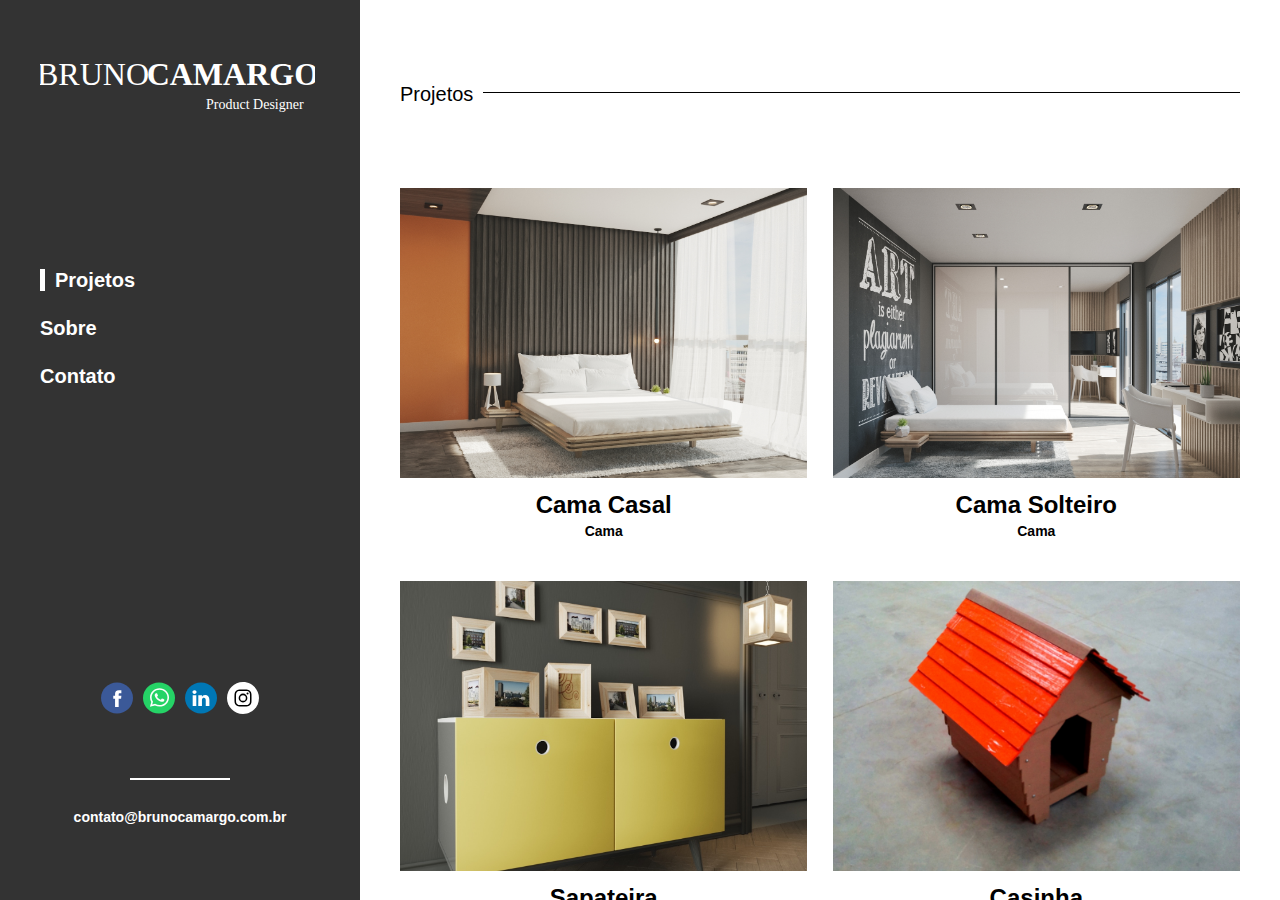
==== index.html @ 39412e5d "Update new site" ====
<!doctype html><html class="no-js"><head><meta charset="utf-8"><meta name="description" content=""><meta name="viewport" content="width=device-width,initial-scale=1"><title>Bruno Camargo - Product Designer</title><link rel="apple-touch-icon" href="apple-touch-icon.png"><link rel="stylesheet" href="styles/vendor.css"><link rel="stylesheet" href="styles/main.css"><script src="scripts/vendor/modernizr.js"></script></head><body><!--[if IE]><p class="browserupgrade">You are using an <strong>outdated</strong> browser. Please <a href="http://browsehappy.com/">upgrade your browser</a> to improve your experience.</p><![endif]--><main class="main"><aside class="sidebar"><h1 class="logo"><a href="/index.html" title="Bruno Camargo | Product Designer"><img src="images/logo.svg" alt="Bruno Camargo | Product Designer"></a></h1><ul class="menu"><li class="menu__item menu__item--active"><a href="/index.html" title="Projetos" class="menu__anchor">Projetos</a></li><li class="menu__item"><a href="/about.html" title="Sobre" class="menu__anchor">Sobre</a></li><li class="menu__item"><a href="/contact.html" title="Contato" class="menu__anchor">Contato</a></li></ul><div class="sidebar__footer"><ul class="social"><li class="social__item"><a href="#" title="Facebook" class="social__anchor social__anchor--facebook">Facebook</a></li><li class="social__item"><a href="#" title="WhatsApp" class="social__anchor social__anchor--whatsapp">WhatsApp</a></li><li class="social__item"><a href="#" title="LinkedIn" class="social__anchor social__anchor--linkedin">LinkedIn</a></li><li class="social__item"><a href="#" title="Instagram" class="social__anchor social__anchor--instagram">Instagram</a></li></ul><h6 class="contact"><a href="mailto:contato@brunocamargo.com.br" title="Contato | Bruno Camargo - Product Designer" target="_blank" class="contact__email">contato@brunocamargo.com.br</a></h6></div></aside><div class="content"><div class="wrap"><h2 class="page__info"><span class="page__title">Projetos</span></h2><div class="project"><a href="cama-casal.html" title="Project Name" class="project__item"><div class="project__img"><img src="images/projects/cama/cama-casal/camacasal01.jpg" alt="Cama Casal"></div><h3 class="project__title">Cama Casal</h3><h4 class="project__cat">Cama</h4></a><a href="cama-solteiro.html" title="Cama Solteiro" class="project__item"><div class="project__img"><img src="images/projects/cama/cama-solteiro/camasolteiro01.jpg" alt="Cama Solteiro"></div><h3 class="project__title">Cama Solteiro</h3><h4 class="project__cat">Cama</h4></a><a href="sapateira.html" title="Cama Solteiro" class="project__item"><div class="project__img"><img src="images/projects/movel/sapateira/sapateira01.jpg" alt="Cama Solteiro"></div><h3 class="project__title">Sapateira</h3><h4 class="project__cat">Móvel</h4></a><a href="casinha.html" title="Casinha" class="project__item"><div class="project__img"><img src="images/projects/pet/casinha/casinha01.jpg" alt="Casinha"></div><h3 class="project__title">Casinha</h3><h4 class="project__cat">Pet</h4></a><a href="asid.html" title="ASID" class="project__item"><div class="project__img"><img src="images/projects/social/asid/asid01.jpg" alt="ASID"></div><h3 class="project__title">ASID</h3><h4 class="project__cat">Social</h4></a></div></div></div></main><script>!function(e,a,t,n,g,c){e.GoogleAnalyticsObject=n,e.ga||(e.ga=function(){(e.ga.q=e.ga.q||[]).push(arguments)}),e.ga.l=+new Date,g=a.createElement(t),c=a.getElementsByTagName(t)[0],g.src="https://www.google-analytics.com/analytics.js",c.parentNode.insertBefore(g,c)}(window,document,"script","ga"),ga("create","UA-XXXXX-X"),ga("send","pageview")</script><script src="scripts/vendor.js"></script><script src="scripts/main.js"></script></body></html>
---- styles/main.css ----
*{box-sizing:border-box;outline:none}body{font-family:Open Sans,sans-serif;line-height:1.4}a{text-decoration:none}.main{display:-ms-flexbox;display:flex;-ms-flex-align:start;align-items:flex-start}.sidebar{width:360px;height:100vh;padding:40px;background-color:#333}.sidebar,.sidebar__footer{display:-ms-flexbox;display:flex;-ms-flex-direction:column;flex-direction:column}.sidebar__footer{-ms-flex-pack:center;justify-content:center;-ms-flex-align:center;align-items:center;margin-top:auto}.content{width:calc(100% - 360px);max-height:100vh;padding:80px 40px;overflow-y:scroll}.content__main{font-family:Open Sans,sans-serif}.content__main img{display:inline-block;max-width:100%;height:auto}.logo{margin-bottom:125px}.logo img{display:inline-block;max-width:100%;height:auto}.menu{list-style-type:none;padding:0}.menu__item{margin-top:20px}.menu__item:first-child{margin-top:0}.menu__item--active .menu__anchor{padding-left:10px;border-left:5px solid #fff}.menu__anchor{font-family:Open Sans,sans-serif;font-size:20px;font-weight:600;color:#fff;border-left:0 solid transparent;transition:all .4s ease-out}.menu__anchor:hover{padding-left:10px;color:#fff;text-decoration:none;border-left:5px solid #fff}.social{display:-ms-flexbox;display:flex;-ms-flex-pack:center;justify-content:center;-ms-flex-align:center;align-items:center;list-style-type:none;padding:0}.social__item{margin:5px}.social__anchor{display:block;width:32px;height:32px;text-indent:-9999px;background-repeat:no-repeat;background-size:32px 32px;background-position:50%;transition:all .4s ease-out}.social__anchor:hover{transform:scale(.85);transform:scale3d(.85,.85,.85)}.social__anchor--facebook{background-image:url(../images/icon-facebook.svg)}.social__anchor--twitter{background-image:url(../images/icon-twitter.svg)}.social__anchor--whatsapp{background-image:url(../images/icon-whatsapp.svg)}.social__anchor--linkedin{background-image:url(../images/icon-linkedin.svg)}.social__anchor--behance{background-image:url(../images/icon-behance.svg)}.social__anchor--instagram{background-image:url(../images/icon-instagram.svg)}.contact{font-family:Open Sans,sans-serif;font-size:14px;font-weight:600}.contact__email{position:relative;display:inline-block;padding-top:30px;margin-top:10px;color:#fff;transition:all .4s ease-out}.contact__email:hover{color:#fff;text-decoration:none;opacity:.5}.contact__email:before{position:absolute;top:0;left:50%;width:100px;height:2px;margin-left:-50px;background-color:#fff;content:""}.contact__box{display:-ms-flexbox;display:flex;-ms-flex-pack:center;justify-content:center;-ms-flex-align:center;align-items:center;-ms-flex-direction:column;flex-direction:column;width:100%;height:650px;background-repeat:no-repeat;background-position:50%;background-size:cover}.contact__title{font-size:50px}.contact__button,.contact__title{font-family:Open Sans,sans-serif;color:#fff}.contact__button{padding:15px 30px;font-size:20px;border:3px solid #fff;transition:all .4s ease-out}.contact__button:hover{color:#000;background-color:#fff}.page__info{position:relative;z-index:5;margin-top:0;margin-bottom:80px;padding-right:20px;font-family:Open Sans,sans-serif;font-size:20px;font-weight:100}.page__info:after{position:absolute;top:12px;left:0;z-index:3;width:100%;height:1px;background-color:#000;content:""}.page__title{position:relative;z-index:4;padding-right:10px;background-color:#fff}.page__subtitle{display:block;font-size:14px;font-weight:700}.project{display:-ms-flexbox;display:flex;-ms-flex-pack:justify;justify-content:space-between;-ms-flex-wrap:wrap;flex-wrap:wrap}.project__item{display:block;width:48.5%;margin-top:40px;color:#000;text-align:center;transition:all .4s ease-out}.project__item:first-child,.project__item:nth-child(2){margin-top:0}.project__item:hover{text-decoration:none;transform:scale(.95);transform:scale3d(.95,.95,.95)}.project__img{display:block;max-width:100%;height:auto;margin-bottom:10px}.project__img img{display:block;width:100%;height:290px;-o-object-fit:cover;object-fit:cover}.project__title{font-size:24px}.project__cat,.project__title{margin-top:0;margin-bottom:0;font-family:Open Sans,sans-serif}.project__cat{font-size:14px}@media screen and (max-width:1080px){.project__img img{height:200px}}@media screen and (max-width:960px){.project__img img{height:120px}}@media screen and (max-width:768px){.sidebar{width:200px;padding:10px 20px}.content{width:calc(100% - 200px)}.project__item{width:100%}.project__item:first-child,.project__item:nth-child(2){margin-top:40px}.project__item img{height:290px}.menu__anchor{font-size:14px}.social{-ms-flex-wrap:wrap;flex-wrap:wrap}.contact__email{font-size:10px}.contact__box{height:300px}}@media screen and (max-width:540px){.sidebar{width:100px;padding:10px}.menu{text-align:center}.content{width:calc(100% - 100px)}.contact__email{display:none}.contact__title{font-size:24px}.contact__button{font-size:14px}}
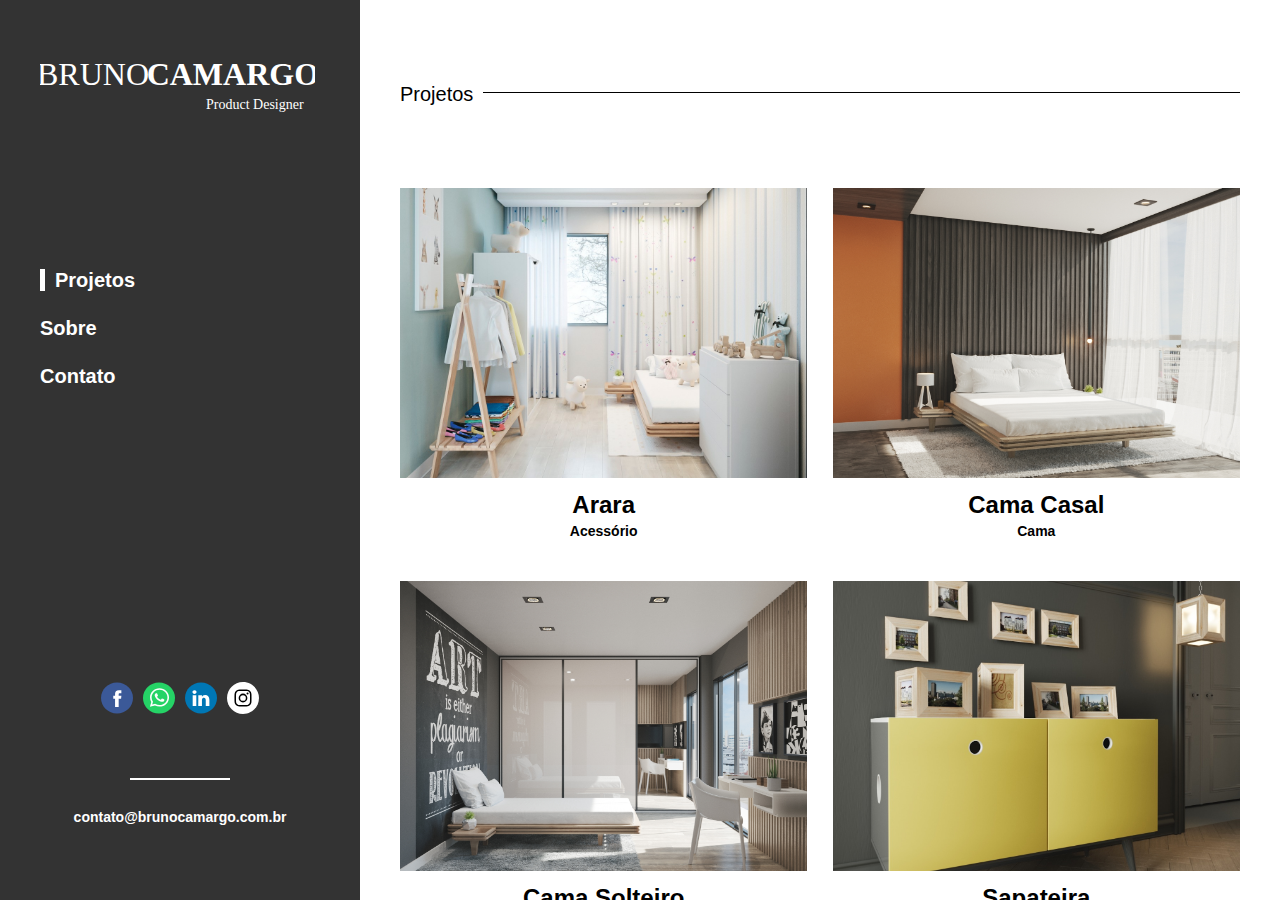
==== commit 20ea179c: "Remove product 'Casinha - Pet' and added product 'Arara - Acessório'" ====
--- a/index.html
+++ b/index.html
@@ -1 +1 @@
-<!doctype html><html class="no-js"><head><meta charset="utf-8"><meta name="description" content=""><meta name="viewport" content="width=device-width,initial-scale=1"><title>Bruno Camargo - Product Designer</title><link rel="apple-touch-icon" href="apple-touch-icon.png"><link rel="stylesheet" href="styles/vendor.css"><link rel="stylesheet" href="styles/main.css"><script src="scripts/vendor/modernizr.js"></script></head><body><!--[if IE]><p class="browserupgrade">You are using an <strong>outdated</strong> browser. Please <a href="http://browsehappy.com/">upgrade your browser</a> to improve your experience.</p><![endif]--><main class="main"><aside class="sidebar"><h1 class="logo"><a href="/index.html" title="Bruno Camargo | Product Designer"><img src="images/logo.svg" alt="Bruno Camargo | Product Designer"></a></h1><ul class="menu"><li class="menu__item menu__item--active"><a href="/index.html" title="Projetos" class="menu__anchor">Projetos</a></li><li class="menu__item"><a href="/about.html" title="Sobre" class="menu__anchor">Sobre</a></li><li class="menu__item"><a href="/contact.html" title="Contato" class="menu__anchor">Contato</a></li></ul><div class="sidebar__footer"><ul class="social"><li class="social__item"><a href="#" title="Facebook" class="social__anchor social__anchor--facebook">Facebook</a></li><li class="social__item"><a href="#" title="WhatsApp" class="social__anchor social__anchor--whatsapp">WhatsApp</a></li><li class="social__item"><a href="#" title="LinkedIn" class="social__anchor social__anchor--linkedin">LinkedIn</a></li><li class="social__item"><a href="#" title="Instagram" class="social__anchor social__anchor--instagram">Instagram</a></li></ul><h6 class="contact"><a href="mailto:contato@brunocamargo.com.br" title="Contato | Bruno Camargo - Product Designer" target="_blank" class="contact__email">contato@brunocamargo.com.br</a></h6></div></aside><div class="content"><div class="wrap"><h2 class="page__info"><span class="page__title">Projetos</span></h2><div class="project"><a href="cama-casal.html" title="Project Name" class="project__item"><div class="project__img"><img src="images/projects/cama/cama-casal/camacasal01.jpg" alt="Cama Casal"></div><h3 class="project__title">Cama Casal</h3><h4 class="project__cat">Cama</h4></a><a href="cama-solteiro.html" title="Cama Solteiro" class="project__item"><div class="project__img"><img src="images/projects/cama/cama-solteiro/camasolteiro01.jpg" alt="Cama Solteiro"></div><h3 class="project__title">Cama Solteiro</h3><h4 class="project__cat">Cama</h4></a><a href="sapateira.html" title="Cama Solteiro" class="project__item"><div class="project__img"><img src="images/projects/movel/sapateira/sapateira01.jpg" alt="Cama Solteiro"></div><h3 class="project__title">Sapateira</h3><h4 class="project__cat">Móvel</h4></a><a href="casinha.html" title="Casinha" class="project__item"><div class="project__img"><img src="images/projects/pet/casinha/casinha01.jpg" alt="Casinha"></div><h3 class="project__title">Casinha</h3><h4 class="project__cat">Pet</h4></a><a href="asid.html" title="ASID" class="project__item"><div class="project__img"><img src="images/projects/social/asid/asid01.jpg" alt="ASID"></div><h3 class="project__title">ASID</h3><h4 class="project__cat">Social</h4></a></div></div></div></main><script>!function(e,a,t,n,g,c){e.GoogleAnalyticsObject=n,e.ga||(e.ga=function(){(e.ga.q=e.ga.q||[]).push(arguments)}),e.ga.l=+new Date,g=a.createElement(t),c=a.getElementsByTagName(t)[0],g.src="https://www.google-analytics.com/analytics.js",c.parentNode.insertBefore(g,c)}(window,document,"script","ga"),ga("create","UA-XXXXX-X"),ga("send","pageview")</script><script src="scripts/vendor.js"></script><script src="scripts/main.js"></script></body></html>+<!doctype html><html class="no-js"><head><meta charset="utf-8"><meta name="description" content=""><meta name="viewport" content="width=device-width,initial-scale=1"><title>Bruno Camargo - Product Designer</title><link rel="apple-touch-icon" href="apple-touch-icon.png"><link rel="stylesheet" href="styles/vendor.css"><link rel="stylesheet" href="styles/main.css"><script src="scripts/vendor/modernizr.js"></script></head><body><!--[if IE]><p class="browserupgrade">You are using an <strong>outdated</strong> browser. Please <a href="http://browsehappy.com/">upgrade your browser</a> to improve your experience.</p><![endif]--><main class="main"><aside class="sidebar"><h1 class="logo"><a href="/index.html" title="Bruno Camargo | Product Designer"><img src="images/logo.svg" alt="Bruno Camargo | Product Designer"></a></h1><ul class="menu"><li class="menu__item menu__item--active"><a href="/index.html" title="Projetos" class="menu__anchor">Projetos</a></li><li class="menu__item"><a href="/about.html" title="Sobre" class="menu__anchor">Sobre</a></li><li class="menu__item"><a href="/contact.html" title="Contato" class="menu__anchor">Contato</a></li></ul><div class="sidebar__footer"><ul class="social"><li class="social__item"><a href="https://www.facebook.com/brunocamargo.com.br" title="Facebook" target="_blank" class="social__anchor social__anchor--facebook">Facebook</a></li><li class="social__item"><a href="https://api.whatsapp.com/send?phone=554199140022" title="WhatsApp" target="_blank" class="social__anchor social__anchor--whatsapp">WhatsApp</a></li><li class="social__item"><a href="https://www.linkedin.com/in/bruno-camargo-designer" title="LinkedIn" target="_blank" class="social__anchor social__anchor--linkedin">LinkedIn</a></li><li class="social__item"><a href="https://www.instagram.com/brunocamargodesign/" title="Instagram" target="_blank" class="social__anchor social__anchor--instagram">Instagram</a></li></ul><h6 class="contact"><a href="mailto:contato@brunocamargo.com.br" title="Contato | Bruno Camargo - Product Designer" target="_blank" class="contact__email">contato@brunocamargo.com.br</a></h6></div></aside><div class="content"><div class="wrap"><h2 class="page__info"><span class="page__title">Projetos</span></h2><div class="project"><a href="arara.html" title="Project Name" class="project__item"><div class="project__img"><img src="images/projects/acessorio/arara/arara01.jpg" alt="Arara"></div><h3 class="project__title">Arara</h3><h4 class="project__cat">Acessório</h4></a><a href="cama-casal.html" title="Project Name" class="project__item"><div class="project__img"><img src="images/projects/cama/cama-casal/camacasal01.jpg" alt="Cama Casal"></div><h3 class="project__title">Cama Casal</h3><h4 class="project__cat">Cama</h4></a><a href="cama-solteiro.html" title="Cama Solteiro" class="project__item"><div class="project__img"><img src="images/projects/cama/cama-solteiro/camasolteiro01.jpg" alt="Cama Solteiro"></div><h3 class="project__title">Cama Solteiro</h3><h4 class="project__cat">Cama</h4></a><a href="sapateira.html" title="Cama Solteiro" class="project__item"><div class="project__img"><img src="images/projects/movel/sapateira/sapateira01.jpg" alt="Cama Solteiro"></div><h3 class="project__title">Sapateira</h3><h4 class="project__cat">Móvel</h4></a><a href="asid.html" title="ASID" class="project__item"><div class="project__img"><img src="images/projects/social/asid/asid01.jpg" alt="ASID"></div><h3 class="project__title">ASID</h3><h4 class="project__cat">Social</h4></a></div></div></div></main><script>!function(e,a,t,n,g,c){e.GoogleAnalyticsObject=n,e.ga||(e.ga=function(){(e.ga.q=e.ga.q||[]).push(arguments)}),e.ga.l=+new Date,g=a.createElement(t),c=a.getElementsByTagName(t)[0],g.src="https://www.google-analytics.com/analytics.js",c.parentNode.insertBefore(g,c)}(window,document,"script","ga"),ga("create","UA-XXXXX-X"),ga("send","pageview")</script><script src="scripts/vendor.js"></script><script src="scripts/main.js"></script></body></html>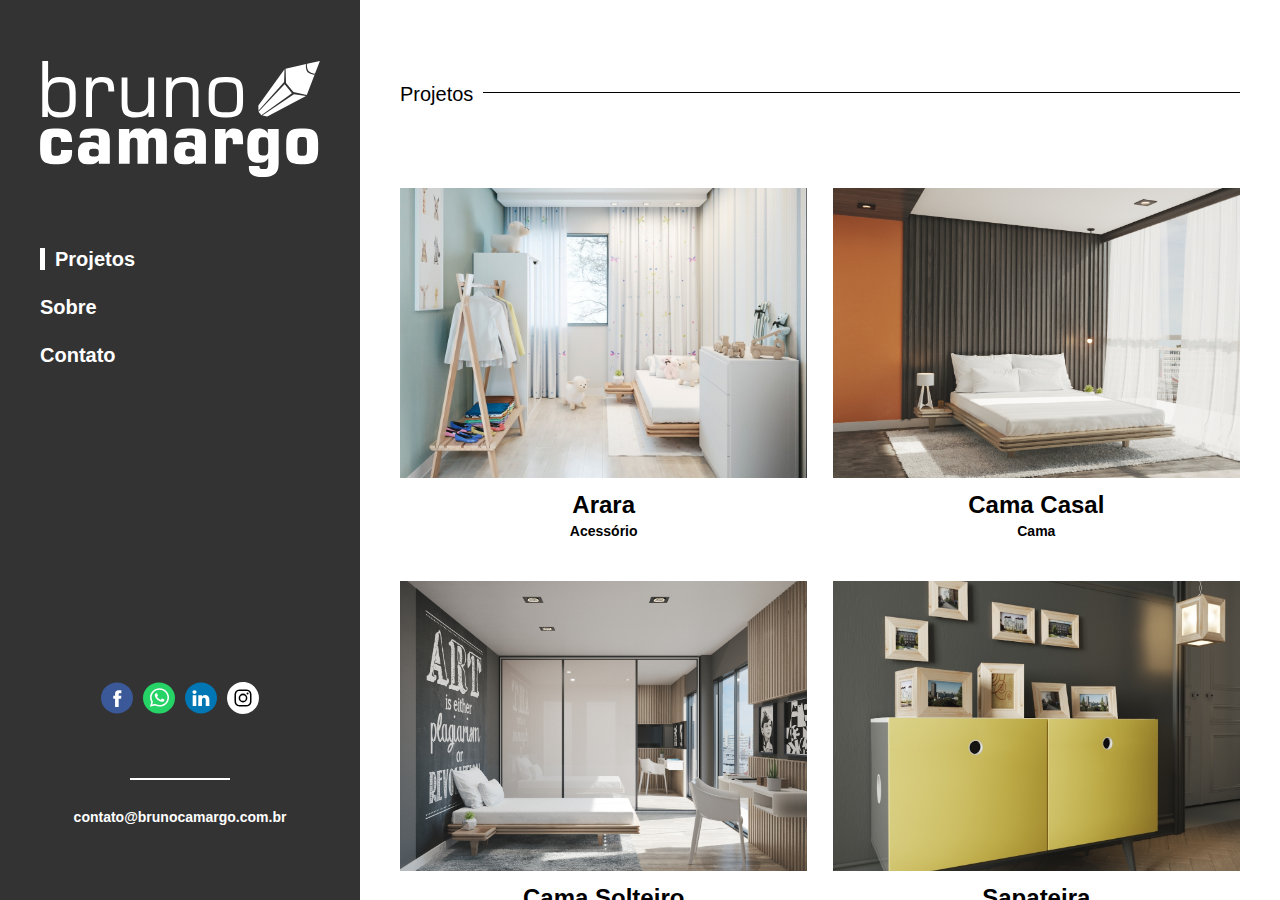
==== commit e12501e3: "Update projects and added new logo" ====
--- a/index.html
+++ b/index.html
@@ -1 +1 @@
-<!doctype html><html class="no-js"><head><meta charset="utf-8"><meta name="description" content=""><meta name="viewport" content="width=device-width,initial-scale=1"><title>Bruno Camargo - Product Designer</title><link rel="apple-touch-icon" href="apple-touch-icon.png"><link rel="stylesheet" href="styles/vendor.css"><link rel="stylesheet" href="styles/main.css"><script src="scripts/vendor/modernizr.js"></script></head><body><!--[if IE]><p class="browserupgrade">You are using an <strong>outdated</strong> browser. Please <a href="http://browsehappy.com/">upgrade your browser</a> to improve your experience.</p><![endif]--><main class="main"><aside class="sidebar"><h1 class="logo"><a href="/index.html" title="Bruno Camargo | Product Designer"><img src="images/logo.svg" alt="Bruno Camargo | Product Designer"></a></h1><ul class="menu"><li class="menu__item menu__item--active"><a href="/index.html" title="Projetos" class="menu__anchor">Projetos</a></li><li class="menu__item"><a href="/about.html" title="Sobre" class="menu__anchor">Sobre</a></li><li class="menu__item"><a href="/contact.html" title="Contato" class="menu__anchor">Contato</a></li></ul><div class="sidebar__footer"><ul class="social"><li class="social__item"><a href="https://www.facebook.com/brunocamargo.com.br" title="Facebook" target="_blank" class="social__anchor social__anchor--facebook">Facebook</a></li><li class="social__item"><a href="https://api.whatsapp.com/send?phone=554199140022" title="WhatsApp" target="_blank" class="social__anchor social__anchor--whatsapp">WhatsApp</a></li><li class="social__item"><a href="https://www.linkedin.com/in/bruno-camargo-designer" title="LinkedIn" target="_blank" class="social__anchor social__anchor--linkedin">LinkedIn</a></li><li class="social__item"><a href="https://www.instagram.com/brunocamargodesign/" title="Instagram" target="_blank" class="social__anchor social__anchor--instagram">Instagram</a></li></ul><h6 class="contact"><a href="mailto:contato@brunocamargo.com.br" title="Contato | Bruno Camargo - Product Designer" target="_blank" class="contact__email">contato@brunocamargo.com.br</a></h6></div></aside><div class="content"><div class="wrap"><h2 class="page__info"><span class="page__title">Projetos</span></h2><div class="project"><a href="arara.html" title="Project Name" class="project__item"><div class="project__img"><img src="images/projects/acessorio/arara/arara01.jpg" alt="Arara"></div><h3 class="project__title">Arara</h3><h4 class="project__cat">Acessório</h4></a><a href="cama-casal.html" title="Project Name" class="project__item"><div class="project__img"><img src="images/projects/cama/cama-casal/camacasal01.jpg" alt="Cama Casal"></div><h3 class="project__title">Cama Casal</h3><h4 class="project__cat">Cama</h4></a><a href="cama-solteiro.html" title="Cama Solteiro" class="project__item"><div class="project__img"><img src="images/projects/cama/cama-solteiro/camasolteiro01.jpg" alt="Cama Solteiro"></div><h3 class="project__title">Cama Solteiro</h3><h4 class="project__cat">Cama</h4></a><a href="sapateira.html" title="Cama Solteiro" class="project__item"><div class="project__img"><img src="images/projects/movel/sapateira/sapateira01.jpg" alt="Cama Solteiro"></div><h3 class="project__title">Sapateira</h3><h4 class="project__cat">Móvel</h4></a><a href="asid.html" title="ASID" class="project__item"><div class="project__img"><img src="images/projects/social/asid/asid01.jpg" alt="ASID"></div><h3 class="project__title">ASID</h3><h4 class="project__cat">Social</h4></a></div></div></div></main><script>!function(e,a,t,n,g,c){e.GoogleAnalyticsObject=n,e.ga||(e.ga=function(){(e.ga.q=e.ga.q||[]).push(arguments)}),e.ga.l=+new Date,g=a.createElement(t),c=a.getElementsByTagName(t)[0],g.src="https://www.google-analytics.com/analytics.js",c.parentNode.insertBefore(g,c)}(window,document,"script","ga"),ga("create","UA-XXXXX-X"),ga("send","pageview")</script><script src="scripts/vendor.js"></script><script src="scripts/main.js"></script></body></html>+<!doctype html><html class="no-js"><head><meta charset="utf-8"><meta name="description" content=""><meta name="viewport" content="width=device-width,initial-scale=1"><title>Bruno Camargo - Product Designer</title><link rel="apple-touch-icon" sizes="57x57" href="/images/favicon/apple-icon-57x57.png"><link rel="apple-touch-icon" sizes="60x60" href="/images/favicon/apple-icon-60x60.png"><link rel="apple-touch-icon" sizes="72x72" href="/images/favicon/apple-icon-72x72.png"><link rel="apple-touch-icon" sizes="76x76" href="/images/favicon/apple-icon-76x76.png"><link rel="apple-touch-icon" sizes="114x114" href="/images/favicon/apple-icon-114x114.png"><link rel="apple-touch-icon" sizes="120x120" href="/images/favicon/apple-icon-120x120.png"><link rel="apple-touch-icon" sizes="144x144" href="/images/favicon/apple-icon-144x144.png"><link rel="apple-touch-icon" sizes="152x152" href="/images/favicon/apple-icon-152x152.png"><link rel="apple-touch-icon" sizes="180x180" href="/images/favicon/apple-icon-180x180.png"><link rel="icon" type="image/png" sizes="192x192" href="/images/favicon/android-icon-192x192.png"><link rel="icon" type="image/png" sizes="32x32" href="/images/favicon/favicon-32x32.png"><link rel="icon" type="image/png" sizes="96x96" href="/images/favicon/favicon-96x96.png"><link rel="icon" type="image/png" sizes="16x16" href="/images/favicon/favicon-16x16.png"><link rel="manifest" href="/images/favicon/manifest.json"><meta name="msapplication-TileColor" content="#ffffff"><meta name="msapplication-TileImage" content="/ms-icon-144x144.png"><meta name="theme-color" content="#ffffff"><link rel="stylesheet" href="styles/vendor.css"><link rel="stylesheet" href="styles/main.css"><script src="scripts/vendor/modernizr.js"></script></head><body><!--[if IE]><p class="browserupgrade">You are using an <strong>outdated</strong> browser. Please <a href="http://browsehappy.com/">upgrade your browser</a> to improve your experience.</p><![endif]--><main class="main"><aside class="sidebar"><h1 class="logo"><a href="/index.html" title="Bruno Camargo | Product Designer"><img src="images/logo-bruno-white.svg" alt="Bruno Camargo | Product Designer"></a></h1><ul class="menu"><li class="menu__item menu__item--active"><a href="/index.html" title="Projetos" class="menu__anchor">Projetos</a></li><li class="menu__item"><a href="/about.html" title="Sobre" class="menu__anchor">Sobre</a></li><li class="menu__item"><a href="/contact.html" title="Contato" class="menu__anchor">Contato</a></li></ul><div class="sidebar__footer"><ul class="social"><li class="social__item"><a href="https://www.facebook.com/brunocamargo.com.br" title="Facebook" target="_blank" class="social__anchor social__anchor--facebook">Facebook</a></li><li class="social__item"><a href="https://api.whatsapp.com/send?phone=554199140022" title="WhatsApp" target="_blank" class="social__anchor social__anchor--whatsapp">WhatsApp</a></li><li class="social__item"><a href="https://www.linkedin.com/in/bruno-camargo-designer" title="LinkedIn" target="_blank" class="social__anchor social__anchor--linkedin">LinkedIn</a></li><li class="social__item"><a href="https://www.instagram.com/brunocamargodesign/" title="Instagram" target="_blank" class="social__anchor social__anchor--instagram">Instagram</a></li></ul><h6 class="contact"><a href="mailto:contato@brunocamargo.com.br" title="Contato | Bruno Camargo - Product Designer" target="_blank" class="contact__email">contato@brunocamargo.com.br</a></h6></div></aside><div class="content"><div class="wrap"><h2 class="page__info"><span class="page__title">Projetos</span></h2><div class="project"><a href="arara.html" title="Project Name" class="project__item"><div class="project__img"><img src="images/projects/acessorio/arara/arara01.jpg" alt="Arara"></div><h3 class="project__title">Arara</h3><h4 class="project__cat">Acessório</h4></a><a href="cama-casal.html" title="Project Name" class="project__item"><div class="project__img"><img src="images/projects/cama/cama-casal/camacasal01.jpg" alt="Cama Casal"></div><h3 class="project__title">Cama Casal</h3><h4 class="project__cat">Cama</h4></a><a href="cama-solteiro.html" title="Cama Solteiro" class="project__item"><div class="project__img"><img src="images/projects/cama/cama-solteiro/camasolteiro01.jpg" alt="Cama Solteiro"></div><h3 class="project__title">Cama Solteiro</h3><h4 class="project__cat">Cama</h4></a><a href="sapateira.html" title="Cama Solteiro" class="project__item"><div class="project__img"><img src="images/projects/movel/sapateira/sapateira01.jpg" alt="Cama Solteiro"></div><h3 class="project__title">Sapateira</h3><h4 class="project__cat">Móvel</h4></a><a href="embalagens-finas.html" title="Cama Solteiro" class="project__item"><div class="project__img"><img src="images/projects/embalagens/embalagens-finas/embalagens-finas01.jpg" alt="Embalagens Finas"></div><h3 class="project__title">Embalagens Finas</h3><h4 class="project__cat">Embalagens</h4></a><a href="asid.html" title="ASID" class="project__item"><div class="project__img"><img src="images/projects/social/asid/asid01.jpg" alt="ASID"></div><h3 class="project__title">ASID</h3><h4 class="project__cat">Social</h4></a><a href="teto.html" title="Teto" class="project__item"><div class="project__img"><img src="images/projects/social/teto/teto01.jpg" alt="Teto"></div><h3 class="project__title">Teto</h3><h4 class="project__cat">Social</h4></a><a href="stand.html" title="Stand" class="project__item"><div class="project__img"><img src="images/projects/feira/stand/stand01.jpg" alt="Stand"></div><h3 class="project__title">Stand</h3><h4 class="project__cat">Feira</h4></a><a href="pequeno-principe.html" title="Pequeno Príncipe" class="project__item"><div class="project__img"><img src="images/projects/social/pequeno-principe/pequeno-principe01.jpg" alt="Pequeno Príncipe"></div><h3 class="project__title">Pequeno Príncipe</h3><h4 class="project__cat">Social</h4></a><a href="brinquedos.html" title="Brinquedos" class="project__item"><div class="project__img"><img src="images/projects/infantil/brinquedos/brinquedos01.jpg" alt="Brinquedos"></div><h3 class="project__title">Brinquedos</h3><h4 class="project__cat">Infantil</h4></a></div></div></div></main><script>!function(e,a,t,n,g,c){e.GoogleAnalyticsObject=n,e.ga||(e.ga=function(){(e.ga.q=e.ga.q||[]).push(arguments)}),e.ga.l=+new Date,g=a.createElement(t),c=a.getElementsByTagName(t)[0],g.src="https://www.google-analytics.com/analytics.js",c.parentNode.insertBefore(g,c)}(window,document,"script","ga"),ga("create","UA-134730792-1"),ga("send","pageview")</script><script src="scripts/vendor.js"></script><script src="scripts/main.js"></script></body></html>--- a/styles/main.css
+++ b/styles/main.css
@@ -1 +1 @@
-*{box-sizing:border-box;outline:none}body{font-family:Open Sans,sans-serif;line-height:1.4}a{text-decoration:none}.main{display:-ms-flexbox;display:flex;-ms-flex-align:start;align-items:flex-start}.sidebar{width:360px;height:100vh;padding:40px;background-color:#333}.sidebar,.sidebar__footer{display:-ms-flexbox;display:flex;-ms-flex-direction:column;flex-direction:column}.sidebar__footer{-ms-flex-pack:center;justify-content:center;-ms-flex-align:center;align-items:center;margin-top:auto}.content{width:calc(100% - 360px);max-height:100vh;padding:80px 40px;overflow-y:scroll}.content__main{font-family:Open Sans,sans-serif}.content__main img{display:inline-block;max-width:100%;height:auto}.logo{margin-bottom:125px}.logo img{display:inline-block;max-width:100%;height:auto}.menu{list-style-type:none;padding:0}.menu__item{margin-top:20px}.menu__item:first-child{margin-top:0}.menu__item--active .menu__anchor{padding-left:10px;border-left:5px solid #fff}.menu__anchor{font-family:Open Sans,sans-serif;font-size:20px;font-weight:600;color:#fff;border-left:0 solid transparent;transition:all .4s ease-out}.menu__anchor:hover{padding-left:10px;color:#fff;text-decoration:none;border-left:5px solid #fff}.social{display:-ms-flexbox;display:flex;-ms-flex-pack:center;justify-content:center;-ms-flex-align:center;align-items:center;list-style-type:none;padding:0}.social__item{margin:5px}.social__anchor{display:block;width:32px;height:32px;text-indent:-9999px;background-repeat:no-repeat;background-size:32px 32px;background-position:50%;transition:all .4s ease-out}.social__anchor:hover{transform:scale(.85);transform:scale3d(.85,.85,.85)}.social__anchor--facebook{background-image:url(../images/icon-facebook.svg)}.social__anchor--twitter{background-image:url(../images/icon-twitter.svg)}.social__anchor--whatsapp{background-image:url(../images/icon-whatsapp.svg)}.social__anchor--linkedin{background-image:url(../images/icon-linkedin.svg)}.social__anchor--behance{background-image:url(../images/icon-behance.svg)}.social__anchor--instagram{background-image:url(../images/icon-instagram.svg)}.contact{font-family:Open Sans,sans-serif;font-size:14px;font-weight:600}.contact__email{position:relative;display:inline-block;padding-top:30px;margin-top:10px;color:#fff;transition:all .4s ease-out}.contact__email:hover{color:#fff;text-decoration:none;opacity:.5}.contact__email:before{position:absolute;top:0;left:50%;width:100px;height:2px;margin-left:-50px;background-color:#fff;content:""}.contact__box{display:-ms-flexbox;display:flex;-ms-flex-pack:center;justify-content:center;-ms-flex-align:center;align-items:center;-ms-flex-direction:column;flex-direction:column;width:100%;height:650px;background-repeat:no-repeat;background-position:50%;background-size:cover}.contact__title{font-size:50px}.contact__button,.contact__title{font-family:Open Sans,sans-serif;color:#fff}.contact__button{padding:15px 30px;font-size:20px;border:3px solid #fff;transition:all .4s ease-out}.contact__button:hover{color:#000;background-color:#fff}.page__info{position:relative;z-index:5;margin-top:0;margin-bottom:80px;padding-right:20px;font-family:Open Sans,sans-serif;font-size:20px;font-weight:100}.page__info:after{position:absolute;top:12px;left:0;z-index:3;width:100%;height:1px;background-color:#000;content:""}.page__title{position:relative;z-index:4;padding-right:10px;background-color:#fff}.page__subtitle{display:block;font-size:14px;font-weight:700}.project{display:-ms-flexbox;display:flex;-ms-flex-pack:justify;justify-content:space-between;-ms-flex-wrap:wrap;flex-wrap:wrap}.project__item{display:block;width:48.5%;margin-top:40px;color:#000;text-align:center;transition:all .4s ease-out}.project__item:first-child,.project__item:nth-child(2){margin-top:0}.project__item:hover{text-decoration:none;transform:scale(.95);transform:scale3d(.95,.95,.95)}.project__img{display:block;max-width:100%;height:auto;margin-bottom:10px}.project__img img{display:block;width:100%;height:290px;-o-object-fit:cover;object-fit:cover}.project__title{font-size:24px}.project__cat,.project__title{margin-top:0;margin-bottom:0;font-family:Open Sans,sans-serif}.project__cat{font-size:14px}@media screen and (max-width:1080px){.project__img img{height:200px}}@media screen and (max-width:960px){.project__img img{height:120px}}@media screen and (max-width:768px){.sidebar{width:200px;padding:10px 20px}.content{width:calc(100% - 200px)}.project__item{width:100%}.project__item:first-child,.project__item:nth-child(2){margin-top:40px}.project__item img{height:290px}.menu__anchor{font-size:14px}.social{-ms-flex-wrap:wrap;flex-wrap:wrap}.contact__email{font-size:10px}.contact__box{height:300px}}@media screen and (max-width:540px){.sidebar{width:100px;padding:10px}.menu{text-align:center}.content{width:calc(100% - 100px)}.contact__email{display:none}.contact__title{font-size:24px}.contact__button{font-size:14px}}+*{box-sizing:border-box;outline:none}body{font-family:Open Sans,sans-serif;line-height:1.4}a{text-decoration:none}video{width:100%;height:auto}.main{display:-ms-flexbox;display:flex;-ms-flex-align:start;align-items:flex-start}.sidebar{width:360px;height:100vh;padding:40px;background-color:#333}.sidebar,.sidebar__footer{display:-ms-flexbox;display:flex;-ms-flex-direction:column;flex-direction:column}.sidebar__footer{-ms-flex-pack:center;justify-content:center;-ms-flex-align:center;align-items:center;margin-top:auto}.content{width:calc(100% - 360px);max-height:100vh;padding:80px 40px;overflow-y:scroll}.content__main{font-family:Open Sans,sans-serif}.content__main img{display:inline-block;max-width:100%;height:auto}.logo{margin-bottom:40px}.logo img{display:inline-block;max-width:100%;height:auto}.menu{list-style-type:none;padding:0}.menu__item{margin-top:20px}.menu__item:first-child{margin-top:0}.menu__item--active .menu__anchor{padding-left:10px;border-left:5px solid #fff}.menu__anchor{font-family:Open Sans,sans-serif;font-size:20px;font-weight:600;color:#fff;border-left:0 solid transparent;transition:all .4s ease-out}.menu__anchor:hover{padding-left:10px;color:#fff;text-decoration:none;border-left:5px solid #fff}.social{display:-ms-flexbox;display:flex;-ms-flex-pack:center;justify-content:center;-ms-flex-align:center;align-items:center;list-style-type:none;padding:0}.social__item{margin:5px}.social__anchor{display:block;width:32px;height:32px;text-indent:-9999px;background-repeat:no-repeat;background-size:32px 32px;background-position:50%;transition:all .4s ease-out}.social__anchor:hover{transform:scale(.85);transform:scale3d(.85,.85,.85)}.social__anchor--facebook{background-image:url(../images/icon-facebook.svg)}.social__anchor--twitter{background-image:url(../images/icon-twitter.svg)}.social__anchor--whatsapp{background-image:url(../images/icon-whatsapp.svg)}.social__anchor--linkedin{background-image:url(../images/icon-linkedin.svg)}.social__anchor--behance{background-image:url(../images/icon-behance.svg)}.social__anchor--instagram{background-image:url(../images/icon-instagram.svg)}.contact{font-family:Open Sans,sans-serif;font-size:14px;font-weight:600}.contact__email{position:relative;display:inline-block;padding-top:30px;margin-top:10px;color:#fff;transition:all .4s ease-out}.contact__email:hover{color:#fff;text-decoration:none;opacity:.5}.contact__email:before{position:absolute;top:0;left:50%;width:100px;height:2px;margin-left:-50px;background-color:#fff;content:""}.contact__box{display:-ms-flexbox;display:flex;-ms-flex-pack:center;justify-content:center;-ms-flex-align:center;align-items:center;-ms-flex-direction:column;flex-direction:column;width:100%;height:650px;background-repeat:no-repeat;background-position:50%;background-size:cover}.contact__title{font-size:50px}.contact__button,.contact__title{font-family:Open Sans,sans-serif;color:#fff}.contact__button{padding:15px 30px;font-size:20px;border:3px solid #fff;transition:all .4s ease-out}.contact__button:hover{color:#000;background-color:#fff}.page__info{position:relative;z-index:5;margin-top:0;margin-bottom:80px;padding-right:20px;font-family:Open Sans,sans-serif;font-size:20px;font-weight:100}.page__info:after{position:absolute;top:12px;left:0;z-index:3;width:100%;height:1px;background-color:#000;content:""}.page__title{position:relative;z-index:4;padding-right:10px;background-color:#fff}.page__subtitle{display:block;font-size:14px;font-weight:700}.project{display:-ms-flexbox;display:flex;-ms-flex-pack:justify;justify-content:space-between;-ms-flex-wrap:wrap;flex-wrap:wrap}.project__item{display:block;width:48.5%;margin-top:40px;color:#000;text-align:center;transition:all .4s ease-out}.project__item:first-child,.project__item:nth-child(2){margin-top:0}.project__item:hover{text-decoration:none;transform:scale(.95);transform:scale3d(.95,.95,.95)}.project__img{display:block;max-width:100%;height:auto;margin-bottom:10px}.project__img img{display:block;width:100%;height:290px;-o-object-fit:cover;object-fit:cover}.project__title{font-size:24px}.project__cat,.project__title{margin-top:0;margin-bottom:0;font-family:Open Sans,sans-serif}.project__cat{font-size:14px}@media screen and (max-width:1080px){.project__img img{height:200px}}@media screen and (max-width:960px){.project__img img{height:120px}}@media screen and (max-width:768px){.sidebar{width:200px;padding:10px 20px}.content{width:calc(100% - 200px);padding:40px}.page__info{margin-bottom:0}.project__item{width:100%}.project__item:first-child,.project__item:nth-child(2){margin-top:40px}.project__item img{height:290px}.menu__anchor{font-size:14px}.social{-ms-flex-wrap:wrap;flex-wrap:wrap}.contact__email{font-size:10px}.contact__box{height:300px}}@media screen and (max-width:540px){.sidebar{width:100px;padding:10px}.menu{text-align:center}.content{width:calc(100% - 100px)}.contact__email{display:none}.contact__title{font-size:24px}.contact__button{font-size:14px}}@media screen and (max-width:480px){.logo{margin-bottom:20px}.menu{margin:0}.menu__item{margin-top:10px}.menu__item--active .menu__anchor{border-width:3px}.menu__anchor{font-size:12px}.menu__anchor:hover{border-width:3px}.project__img img{height:200px}.project__title{font-size:18px}.project__cat{font-size:12px}}@media screen and (max-width:400px){.project__img img{height:150px}}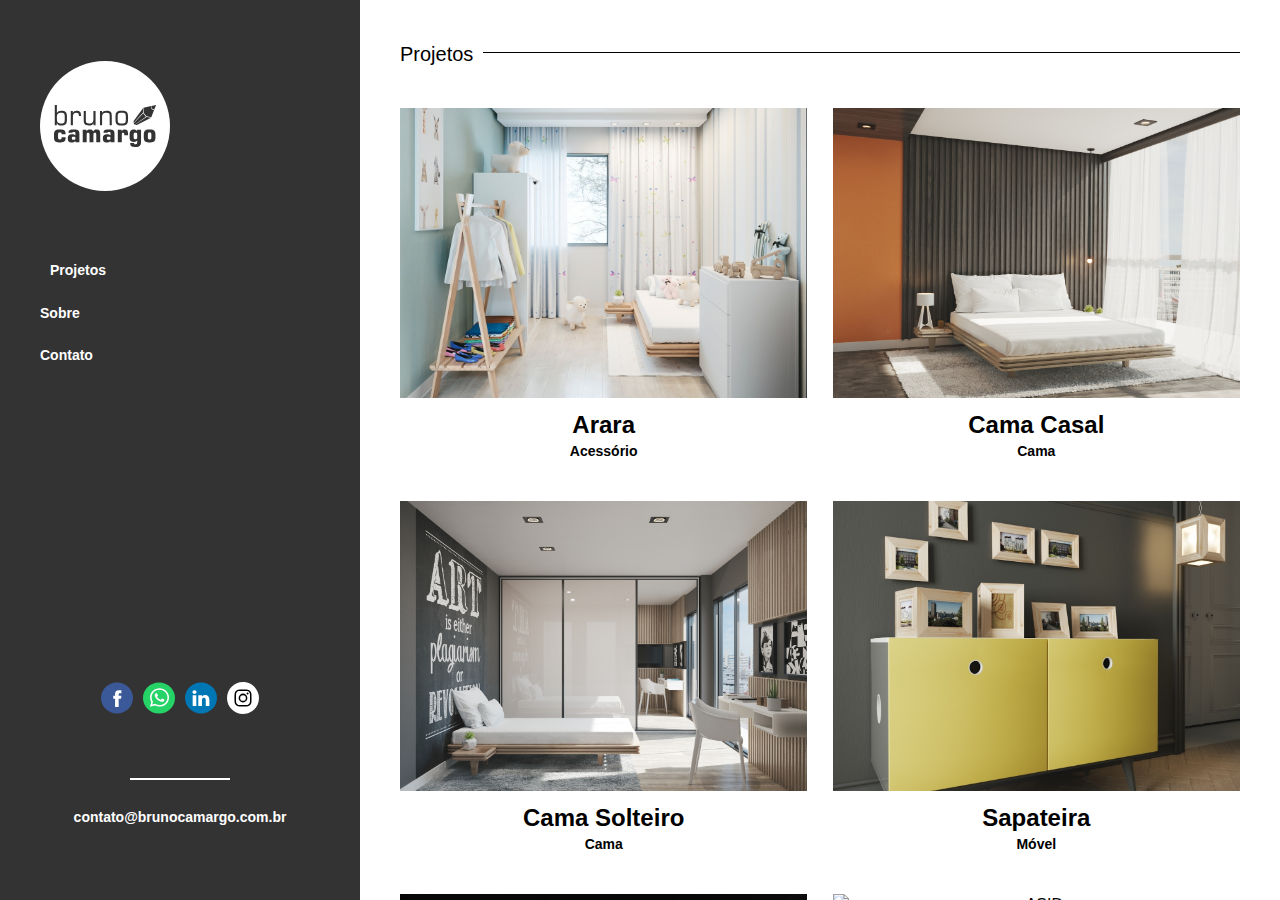
==== commit 461d1813: "Update styles" ====
--- a/index.html
+++ b/index.html
@@ -1 +1 @@
-<!doctype html><html class="no-js"><head><meta charset="utf-8"><meta name="description" content=""><meta name="viewport" content="width=device-width,initial-scale=1"><title>Bruno Camargo - Product Designer</title><link rel="apple-touch-icon" sizes="57x57" href="/images/favicon/apple-icon-57x57.png"><link rel="apple-touch-icon" sizes="60x60" href="/images/favicon/apple-icon-60x60.png"><link rel="apple-touch-icon" sizes="72x72" href="/images/favicon/apple-icon-72x72.png"><link rel="apple-touch-icon" sizes="76x76" href="/images/favicon/apple-icon-76x76.png"><link rel="apple-touch-icon" sizes="114x114" href="/images/favicon/apple-icon-114x114.png"><link rel="apple-touch-icon" sizes="120x120" href="/images/favicon/apple-icon-120x120.png"><link rel="apple-touch-icon" sizes="144x144" href="/images/favicon/apple-icon-144x144.png"><link rel="apple-touch-icon" sizes="152x152" href="/images/favicon/apple-icon-152x152.png"><link rel="apple-touch-icon" sizes="180x180" href="/images/favicon/apple-icon-180x180.png"><link rel="icon" type="image/png" sizes="192x192" href="/images/favicon/android-icon-192x192.png"><link rel="icon" type="image/png" sizes="32x32" href="/images/favicon/favicon-32x32.png"><link rel="icon" type="image/png" sizes="96x96" href="/images/favicon/favicon-96x96.png"><link rel="icon" type="image/png" sizes="16x16" href="/images/favicon/favicon-16x16.png"><link rel="manifest" href="/images/favicon/manifest.json"><meta name="msapplication-TileColor" content="#ffffff"><meta name="msapplication-TileImage" content="/ms-icon-144x144.png"><meta name="theme-color" content="#ffffff"><link rel="stylesheet" href="styles/vendor.css"><link rel="stylesheet" href="styles/main.css"><script src="scripts/vendor/modernizr.js"></script></head><body><!--[if IE]><p class="browserupgrade">You are using an <strong>outdated</strong> browser. Please <a href="http://browsehappy.com/">upgrade your browser</a> to improve your experience.</p><![endif]--><main class="main"><aside class="sidebar"><h1 class="logo"><a href="/index.html" title="Bruno Camargo | Product Designer"><img src="images/logo-bruno-white.svg" alt="Bruno Camargo | Product Designer"></a></h1><ul class="menu"><li class="menu__item menu__item--active"><a href="/index.html" title="Projetos" class="menu__anchor">Projetos</a></li><li class="menu__item"><a href="/about.html" title="Sobre" class="menu__anchor">Sobre</a></li><li class="menu__item"><a href="/contact.html" title="Contato" class="menu__anchor">Contato</a></li></ul><div class="sidebar__footer"><ul class="social"><li class="social__item"><a href="https://www.facebook.com/brunocamargo.com.br" title="Facebook" target="_blank" class="social__anchor social__anchor--facebook">Facebook</a></li><li class="social__item"><a href="https://api.whatsapp.com/send?phone=554199140022" title="WhatsApp" target="_blank" class="social__anchor social__anchor--whatsapp">WhatsApp</a></li><li class="social__item"><a href="https://www.linkedin.com/in/bruno-camargo-designer" title="LinkedIn" target="_blank" class="social__anchor social__anchor--linkedin">LinkedIn</a></li><li class="social__item"><a href="https://www.instagram.com/brunocamargodesign/" title="Instagram" target="_blank" class="social__anchor social__anchor--instagram">Instagram</a></li></ul><h6 class="contact"><a href="mailto:contato@brunocamargo.com.br" title="Contato | Bruno Camargo - Product Designer" target="_blank" class="contact__email">contato@brunocamargo.com.br</a></h6></div></aside><div class="content"><div class="wrap"><h2 class="page__info"><span class="page__title">Projetos</span></h2><div class="project"><a href="arara.html" title="Project Name" class="project__item"><div class="project__img"><img src="images/projects/acessorio/arara/arara01.jpg" alt="Arara"></div><h3 class="project__title">Arara</h3><h4 class="project__cat">Acessório</h4></a><a href="cama-casal.html" title="Project Name" class="project__item"><div class="project__img"><img src="images/projects/cama/cama-casal/camacasal01.jpg" alt="Cama Casal"></div><h3 class="project__title">Cama Casal</h3><h4 class="project__cat">Cama</h4></a><a href="cama-solteiro.html" title="Cama Solteiro" class="project__item"><div class="project__img"><img src="images/projects/cama/cama-solteiro/camasolteiro01.jpg" alt="Cama Solteiro"></div><h3 class="project__title">Cama Solteiro</h3><h4 class="project__cat">Cama</h4></a><a href="sapateira.html" title="Cama Solteiro" class="project__item"><div class="project__img"><img src="images/projects/movel/sapateira/sapateira01.jpg" alt="Cama Solteiro"></div><h3 class="project__title">Sapateira</h3><h4 class="project__cat">Móvel</h4></a><a href="embalagens-finas.html" title="Cama Solteiro" class="project__item"><div class="project__img"><img src="images/projects/embalagens/embalagens-finas/embalagens-finas01.jpg" alt="Embalagens Finas"></div><h3 class="project__title">Embalagens Finas</h3><h4 class="project__cat">Embalagens</h4></a><a href="asid.html" title="ASID" class="project__item"><div class="project__img"><img src="images/projects/social/asid/asid01.jpg" alt="ASID"></div><h3 class="project__title">ASID</h3><h4 class="project__cat">Social</h4></a><a href="teto.html" title="Teto" class="project__item"><div class="project__img"><img src="images/projects/social/teto/teto01.jpg" alt="Teto"></div><h3 class="project__title">Teto</h3><h4 class="project__cat">Social</h4></a><a href="stand.html" title="Stand" class="project__item"><div class="project__img"><img src="images/projects/feira/stand/stand01.jpg" alt="Stand"></div><h3 class="project__title">Stand</h3><h4 class="project__cat">Feira</h4></a><a href="pequeno-principe.html" title="Pequeno Príncipe" class="project__item"><div class="project__img"><img src="images/projects/social/pequeno-principe/pequeno-principe01.jpg" alt="Pequeno Príncipe"></div><h3 class="project__title">Pequeno Príncipe</h3><h4 class="project__cat">Social</h4></a><a href="brinquedos.html" title="Brinquedos" class="project__item"><div class="project__img"><img src="images/projects/infantil/brinquedos/brinquedos01.jpg" alt="Brinquedos"></div><h3 class="project__title">Brinquedos</h3><h4 class="project__cat">Infantil</h4></a></div></div></div></main><script>!function(e,a,t,n,g,c){e.GoogleAnalyticsObject=n,e.ga||(e.ga=function(){(e.ga.q=e.ga.q||[]).push(arguments)}),e.ga.l=+new Date,g=a.createElement(t),c=a.getElementsByTagName(t)[0],g.src="https://www.google-analytics.com/analytics.js",c.parentNode.insertBefore(g,c)}(window,document,"script","ga"),ga("create","UA-134730792-1"),ga("send","pageview")</script><script src="scripts/vendor.js"></script><script src="scripts/main.js"></script></body></html>+<!doctype html><html class="no-js"><head><meta charset="utf-8"><meta name="description" content=""><meta name="viewport" content="width=device-width,initial-scale=1"><title>Bruno Camargo - Product Designer</title><link rel="apple-touch-icon" sizes="57x57" href="/images/favicon/apple-icon-57x57.png"><link rel="apple-touch-icon" sizes="60x60" href="/images/favicon/apple-icon-60x60.png"><link rel="apple-touch-icon" sizes="72x72" href="/images/favicon/apple-icon-72x72.png"><link rel="apple-touch-icon" sizes="76x76" href="/images/favicon/apple-icon-76x76.png"><link rel="apple-touch-icon" sizes="114x114" href="/images/favicon/apple-icon-114x114.png"><link rel="apple-touch-icon" sizes="120x120" href="/images/favicon/apple-icon-120x120.png"><link rel="apple-touch-icon" sizes="144x144" href="/images/favicon/apple-icon-144x144.png"><link rel="apple-touch-icon" sizes="152x152" href="/images/favicon/apple-icon-152x152.png"><link rel="apple-touch-icon" sizes="180x180" href="/images/favicon/apple-icon-180x180.png"><link rel="icon" type="image/png" sizes="192x192" href="/images/favicon/android-icon-192x192.png"><link rel="icon" type="image/png" sizes="32x32" href="/images/favicon/favicon-32x32.png"><link rel="icon" type="image/png" sizes="96x96" href="/images/favicon/favicon-96x96.png"><link rel="icon" type="image/png" sizes="16x16" href="/images/favicon/favicon-16x16.png"><link rel="manifest" href="/images/favicon/manifest.json"><meta name="msapplication-TileColor" content="#ffffff"><meta name="msapplication-TileImage" content="/ms-icon-144x144.png"><meta name="theme-color" content="#ffffff"><link rel="stylesheet" href="styles/vendor.css"><link rel="stylesheet" href="styles/main.css"><script src="scripts/vendor/modernizr.js"></script></head><body><!--[if IE]><p class="browserupgrade">You are using an <strong>outdated</strong> browser. Please <a href="http://browsehappy.com/">upgrade your browser</a> to improve your experience.</p><![endif]--><main class="main"><aside class="sidebar"><h1 class="logo"><a href="/index.html" title="Bruno Camargo | Product Designer"><img src="images/logo-bruno-white.svg" alt="Bruno Camargo | Product Designer"></a></h1><ul class="menu"><li class="menu__item menu__item--active"><a href="/index.html" title="Projetos" class="menu__anchor">Projetos</a></li><li class="menu__item"><a href="/about.html" title="Sobre" class="menu__anchor">Sobre</a></li><li class="menu__item"><a href="/contact.html" title="Contato" class="menu__anchor">Contato</a></li></ul><div class="sidebar__footer"><ul class="social"><li class="social__item"><a href="https://www.facebook.com/brunocamargodesign" title="Facebook" target="_blank" class="social__anchor social__anchor--facebook">Facebook</a></li><li class="social__item"><a href="https://api.whatsapp.com/send?phone=554199140022" title="WhatsApp" target="_blank" class="social__anchor social__anchor--whatsapp">WhatsApp</a></li><li class="social__item"><a href="https://www.linkedin.com/in/bruno-camargo-designer" title="LinkedIn" target="_blank" class="social__anchor social__anchor--linkedin">LinkedIn</a></li><li class="social__item"><a href="https://www.instagram.com/brunocamargodesign/" title="Instagram" target="_blank" class="social__anchor social__anchor--instagram">Instagram</a></li></ul><h6 class="contact"><a href="mailto:contato@brunocamargo.com.br" title="Contato | Bruno Camargo - Product Designer" target="_blank" class="contact__email">contato@brunocamargo.com.br</a></h6></div></aside><div class="content"><div class="wrap"><h2 class="page__info"><span class="page__title">Projetos</span></h2><div class="project"><a href="arara.html" title="Project Name" class="project__item"><div class="project__img"><img src="images/projects/acessorio/arara/arara01.jpg" alt="Arara" class="project__picture"> <img src="images/projects/acessorio/arara/arara02.jpg" alt="Arara" class="project__hover"></div><h3 class="project__title">Arara</h3><h4 class="project__cat">Acessório</h4></a><a href="cama-casal.html" title="Project Name" class="project__item"><div class="project__img"><img src="images/projects/cama/cama-casal/camacasal01.jpg" alt="Cama Casal" class="project__picture"> <img src="images/projects/cama/cama-casal/camacasal04.jpg" alt="Cama Casal" class="project__hover"></div><h3 class="project__title">Cama Casal</h3><h4 class="project__cat">Cama</h4></a><a href="cama-solteiro.html" title="Cama Solteiro" class="project__item"><div class="project__img"><img src="images/projects/cama/cama-solteiro/camasolteiro01.jpg" alt="Cama Solteiro" class="project__picture"> <img src="images/projects/cama/cama-solteiro/camasolteiro04.jpg" alt="Cama Solteiro" class="project__hover"></div><h3 class="project__title">Cama Solteiro</h3><h4 class="project__cat">Cama</h4></a><a href="sapateira.html" title="Cama Solteiro" class="project__item"><div class="project__img"><img src="images/projects/movel/sapateira/sapateira01.jpg" alt="Cama Solteiro" class="project__picture"> <img src="images/projects/movel/sapateira/sapateira02.jpg" alt="Cama Solteiro" class="project__hover"></div><h3 class="project__title">Sapateira</h3><h4 class="project__cat">Móvel</h4></a><a href="embalagens-finas.html" title="Cama Solteiro" class="project__item"><div class="project__img"><img src="images/projects/embalagens/embalagens-finas/embalagens-finas01.jpg" alt="Embalagens Finas" class="project__picture"> <img src="images/projects/embalagens/embalagens-finas/embalagens-finas05.jpg" alt="Embalagens Finas" class="project__hover"></div><h3 class="project__title">Embalagens Finas</h3><h4 class="project__cat">Embalagens</h4></a><a href="asid.html" title="ASID" class="project__item"><div class="project__img"><img src="images/projects/social/asid/asid01.jpg" alt="ASID" class="project__picture"> <img src="images/projects/social/asid/asid02.jpg" alt="ASID" class="project__hover"></div><h3 class="project__title">ASID</h3><h4 class="project__cat">Social</h4></a><a href="teto.html" title="Teto" class="project__item"><div class="project__img"><img src="images/projects/social/teto/teto01.jpg" alt="Teto" class="project__picture"> <img src="images/projects/social/teto/teto02.jpg" alt="Teto" class="project__hover"></div><h3 class="project__title">Teto</h3><h4 class="project__cat">Social</h4></a><a href="stand.html" title="Stand" class="project__item"><div class="project__img"><img src="images/projects/feira/stand/stand01.jpg" alt="Stand" class="project__picture"> <img src="images/projects/feira/stand/stand02.jpg" alt="Stand" class="project__hover"></div><h3 class="project__title">Stand</h3><h4 class="project__cat">Feira</h4></a><a href="pequeno-principe.html" title="Pequeno Príncipe" class="project__item"><div class="project__img"><img src="images/projects/social/pequeno-principe/pequeno-principe01.jpg" alt="Pequeno Príncipe" class="project__picture"> <img src="images/projects/social/pequeno-principe/pequeno-principe06.jpg" alt="Pequeno Príncipe" class="project__hover"></div><h3 class="project__title">Pequeno Príncipe</h3><h4 class="project__cat">Social</h4></a><a href="brinquedos.html" title="Brinquedos" class="project__item"><div class="project__img"><img src="images/projects/infantil/brinquedos/brinquedos01.jpg" alt="Brinquedos" class="project__picture"> <img src="images/projects/infantil/brinquedos/brinquedos02.jpg" alt="Brinquedos" class="project__hover"></div><h3 class="project__title">Brinquedos</h3><h4 class="project__cat">Infantil</h4></a></div></div></div></main><script>!function(e,a,t,n,g,c){e.GoogleAnalyticsObject=n,e.ga||(e.ga=function(){(e.ga.q=e.ga.q||[]).push(arguments)}),e.ga.l=+new Date,g=a.createElement(t),c=a.getElementsByTagName(t)[0],g.src="https://www.google-analytics.com/analytics.js",c.parentNode.insertBefore(g,c)}(window,document,"script","ga"),ga("create","UA-134730792-1"),ga("send","pageview")</script><script src="scripts/vendor.js"></script><script src="scripts/main.js"></script></body></html>--- a/styles/main.css
+++ b/styles/main.css
@@ -1 +1 @@
-*{box-sizing:border-box;outline:none}body{font-family:Open Sans,sans-serif;line-height:1.4}a{text-decoration:none}video{width:100%;height:auto}.main{display:-ms-flexbox;display:flex;-ms-flex-align:start;align-items:flex-start}.sidebar{width:360px;height:100vh;padding:40px;background-color:#333}.sidebar,.sidebar__footer{display:-ms-flexbox;display:flex;-ms-flex-direction:column;flex-direction:column}.sidebar__footer{-ms-flex-pack:center;justify-content:center;-ms-flex-align:center;align-items:center;margin-top:auto}.content{width:calc(100% - 360px);max-height:100vh;padding:80px 40px;overflow-y:scroll}.content__main{font-family:Open Sans,sans-serif}.content__main img{display:inline-block;max-width:100%;height:auto}.logo{margin-bottom:40px}.logo img{display:inline-block;max-width:100%;height:auto}.menu{list-style-type:none;padding:0}.menu__item{margin-top:20px}.menu__item:first-child{margin-top:0}.menu__item--active .menu__anchor{padding-left:10px;border-left:5px solid #fff}.menu__anchor{font-family:Open Sans,sans-serif;font-size:20px;font-weight:600;color:#fff;border-left:0 solid transparent;transition:all .4s ease-out}.menu__anchor:hover{padding-left:10px;color:#fff;text-decoration:none;border-left:5px solid #fff}.social{display:-ms-flexbox;display:flex;-ms-flex-pack:center;justify-content:center;-ms-flex-align:center;align-items:center;list-style-type:none;padding:0}.social__item{margin:5px}.social__anchor{display:block;width:32px;height:32px;text-indent:-9999px;background-repeat:no-repeat;background-size:32px 32px;background-position:50%;transition:all .4s ease-out}.social__anchor:hover{transform:scale(.85);transform:scale3d(.85,.85,.85)}.social__anchor--facebook{background-image:url(../images/icon-facebook.svg)}.social__anchor--twitter{background-image:url(../images/icon-twitter.svg)}.social__anchor--whatsapp{background-image:url(../images/icon-whatsapp.svg)}.social__anchor--linkedin{background-image:url(../images/icon-linkedin.svg)}.social__anchor--behance{background-image:url(../images/icon-behance.svg)}.social__anchor--instagram{background-image:url(../images/icon-instagram.svg)}.contact{font-family:Open Sans,sans-serif;font-size:14px;font-weight:600}.contact__email{position:relative;display:inline-block;padding-top:30px;margin-top:10px;color:#fff;transition:all .4s ease-out}.contact__email:hover{color:#fff;text-decoration:none;opacity:.5}.contact__email:before{position:absolute;top:0;left:50%;width:100px;height:2px;margin-left:-50px;background-color:#fff;content:""}.contact__box{display:-ms-flexbox;display:flex;-ms-flex-pack:center;justify-content:center;-ms-flex-align:center;align-items:center;-ms-flex-direction:column;flex-direction:column;width:100%;height:650px;background-repeat:no-repeat;background-position:50%;background-size:cover}.contact__title{font-size:50px}.contact__button,.contact__title{font-family:Open Sans,sans-serif;color:#fff}.contact__button{padding:15px 30px;font-size:20px;border:3px solid #fff;transition:all .4s ease-out}.contact__button:hover{color:#000;background-color:#fff}.page__info{position:relative;z-index:5;margin-top:0;margin-bottom:80px;padding-right:20px;font-family:Open Sans,sans-serif;font-size:20px;font-weight:100}.page__info:after{position:absolute;top:12px;left:0;z-index:3;width:100%;height:1px;background-color:#000;content:""}.page__title{position:relative;z-index:4;padding-right:10px;background-color:#fff}.page__subtitle{display:block;font-size:14px;font-weight:700}.project{display:-ms-flexbox;display:flex;-ms-flex-pack:justify;justify-content:space-between;-ms-flex-wrap:wrap;flex-wrap:wrap}.project__item{display:block;width:48.5%;margin-top:40px;color:#000;text-align:center;transition:all .4s ease-out}.project__item:first-child,.project__item:nth-child(2){margin-top:0}.project__item:hover{text-decoration:none;transform:scale(.95);transform:scale3d(.95,.95,.95)}.project__img{display:block;max-width:100%;height:auto;margin-bottom:10px}.project__img img{display:block;width:100%;height:290px;-o-object-fit:cover;object-fit:cover}.project__title{font-size:24px}.project__cat,.project__title{margin-top:0;margin-bottom:0;font-family:Open Sans,sans-serif}.project__cat{font-size:14px}@media screen and (max-width:1080px){.project__img img{height:200px}}@media screen and (max-width:960px){.project__img img{height:120px}}@media screen and (max-width:768px){.sidebar{width:200px;padding:10px 20px}.content{width:calc(100% - 200px);padding:40px}.page__info{margin-bottom:0}.project__item{width:100%}.project__item:first-child,.project__item:nth-child(2){margin-top:40px}.project__item img{height:290px}.menu__anchor{font-size:14px}.social{-ms-flex-wrap:wrap;flex-wrap:wrap}.contact__email{font-size:10px}.contact__box{height:300px}}@media screen and (max-width:540px){.sidebar{width:100px;padding:10px}.menu{text-align:center}.content{width:calc(100% - 100px)}.contact__email{display:none}.contact__title{font-size:24px}.contact__button{font-size:14px}}@media screen and (max-width:480px){.logo{margin-bottom:20px}.menu{margin:0}.menu__item{margin-top:10px}.menu__item--active .menu__anchor{border-width:3px}.menu__anchor{font-size:12px}.menu__anchor:hover{border-width:3px}.project__img img{height:200px}.project__title{font-size:18px}.project__cat{font-size:12px}}@media screen and (max-width:400px){.project__img img{height:150px}}+*{box-sizing:border-box;outline:none}body{font-family:Open Sans,sans-serif;line-height:1.4}a{text-decoration:none}video{width:100%;height:auto}.main{display:-ms-flexbox;display:flex;-ms-flex-align:start;align-items:flex-start}.sidebar{width:360px;height:100vh;padding:40px;background-color:#333}.sidebar,.sidebar__footer{display:-ms-flexbox;display:flex;-ms-flex-direction:column;flex-direction:column}.sidebar__footer{-ms-flex-pack:center;justify-content:center;-ms-flex-align:center;align-items:center;margin-top:auto}.content{width:calc(100% - 360px);max-height:100vh;padding:40px;overflow-y:scroll}.content__main{font-family:Open Sans,sans-serif}.content__main img{display:inline-block;max-width:100%;height:auto}.logo{max-width:130px;height:auto;margin-bottom:40px}.logo img{display:inline-block;max-width:100%;height:auto}.menu{list-style-type:none;padding:0}.menu__item{margin-top:20px}.menu__item:first-child{margin-top:0}.menu__item--active .menu__anchor{padding-left:10px}.menu__anchor{font-family:Open Sans,sans-serif;font-size:14px;font-weight:600;color:#fff;transition:all .4s ease-out}.menu__anchor:hover{padding-left:10px;color:#fff;text-decoration:none}.social{display:-ms-flexbox;display:flex;-ms-flex-pack:center;justify-content:center;-ms-flex-align:center;align-items:center;list-style-type:none;padding:0}.social__item{margin:5px}.social__anchor{display:block;width:32px;height:32px;text-indent:-9999px;background-repeat:no-repeat;background-size:32px 32px;background-position:50%;transition:all .4s ease-out}.social__anchor:hover{transform:scale(.85);transform:scale3d(.85,.85,.85)}.social__anchor--facebook{background-image:url(../images/icon-facebook.svg)}.social__anchor--twitter{background-image:url(../images/icon-twitter.svg)}.social__anchor--whatsapp{background-image:url(../images/icon-whatsapp.svg)}.social__anchor--linkedin{background-image:url(../images/icon-linkedin.svg)}.social__anchor--behance{background-image:url(../images/icon-behance.svg)}.social__anchor--instagram{background-image:url(../images/icon-instagram.svg)}.contact{font-family:Open Sans,sans-serif;font-size:14px;font-weight:600}.contact__email{position:relative;display:inline-block;padding-top:30px;margin-top:10px;color:#fff;transition:all .4s ease-out}.contact__email:hover{color:#fff;text-decoration:none;opacity:.5}.contact__email:before{position:absolute;top:0;left:50%;width:100px;height:2px;margin-left:-50px;background-color:#fff;content:""}.contact__box{display:-ms-flexbox;display:flex;-ms-flex-pack:center;justify-content:center;-ms-flex-align:center;align-items:center;-ms-flex-direction:column;flex-direction:column;width:100%;height:650px;background-repeat:no-repeat;background-position:50%;background-size:cover}.contact__title{font-size:50px}.contact__button,.contact__title{font-family:Open Sans,sans-serif;color:#fff}.contact__button{padding:15px 30px;font-size:20px;border:3px solid #fff;transition:all .4s ease-out}.contact__button:hover{color:#000;background-color:#fff}.page__info{position:relative;z-index:5;margin-top:0;margin-bottom:40px;padding-right:20px;font-family:Open Sans,sans-serif;font-size:20px;font-weight:100}.page__info:after{position:absolute;top:12px;left:0;z-index:3;width:100%;height:1px;background-color:#000;content:""}.page__title{position:relative;z-index:4;padding-right:10px;background-color:#fff}.page__subtitle{display:block;font-size:14px;font-weight:700}.project{display:-ms-flexbox;display:flex;-ms-flex-pack:justify;justify-content:space-between;-ms-flex-wrap:wrap;flex-wrap:wrap}.project__item{display:block;width:48.5%;margin-top:40px;color:#000;text-align:center;transition:all .4s ease-out}.project__item:first-child,.project__item:nth-child(2){margin-top:0}.project__item:hover{text-decoration:none;transform:scale(.95);transform:scale3d(.95,.95,.95)}.project__item:hover .project__picture{opacity:0;visibility:hidden}.project__item:hover .project__hover{opacity:1;visibility:visible}.project__img{position:relative;display:block;max-width:100%;height:auto;margin-bottom:10px}.project__img img{display:block;width:100%;height:290px;-o-object-fit:cover;object-fit:cover;transition:all .4s ease-out}.project__picture{position:absolute;top:0;left:0;opacity:1;visibility:visible}.project__hover{opacity:0;visibility:hidden}.project__title{font-size:24px}.project__cat,.project__title{margin-top:0;margin-bottom:0;font-family:Open Sans,sans-serif}.project__cat{font-size:14px}@media screen and (max-width:1080px){.project__img img{height:200px}}@media screen and (max-width:960px){.project__img img{height:120px}}@media screen and (max-width:768px){.sidebar{width:200px;padding:10px 20px}.content{width:calc(100% - 200px);padding:40px}.page__info{margin-bottom:0}.project__item{width:100%}.project__item:first-child,.project__item:nth-child(2){margin-top:40px}.project__item img{height:290px}.menu__anchor{font-size:14px}.social{-ms-flex-wrap:wrap;flex-wrap:wrap}.contact__email{font-size:10px}.contact__box{height:300px}}@media screen and (max-width:540px){.sidebar{width:100px;padding:10px}.menu{text-align:center}.content{width:calc(100% - 100px)}.contact__email{display:none}.contact__title{font-size:24px}.contact__button{font-size:14px}}@media screen and (max-width:480px){.logo{margin-bottom:20px}.menu{margin:0}.menu__item{margin-top:10px}.menu__item--active .menu__anchor{border-width:3px}.menu__anchor{display:block;font-size:12px}.menu__anchor:hover{border-width:3px}.project__img img{height:200px}.project__title{font-size:18px}.project__cat{font-size:12px}}@media screen and (max-width:400px){.project__img img{height:150px}}